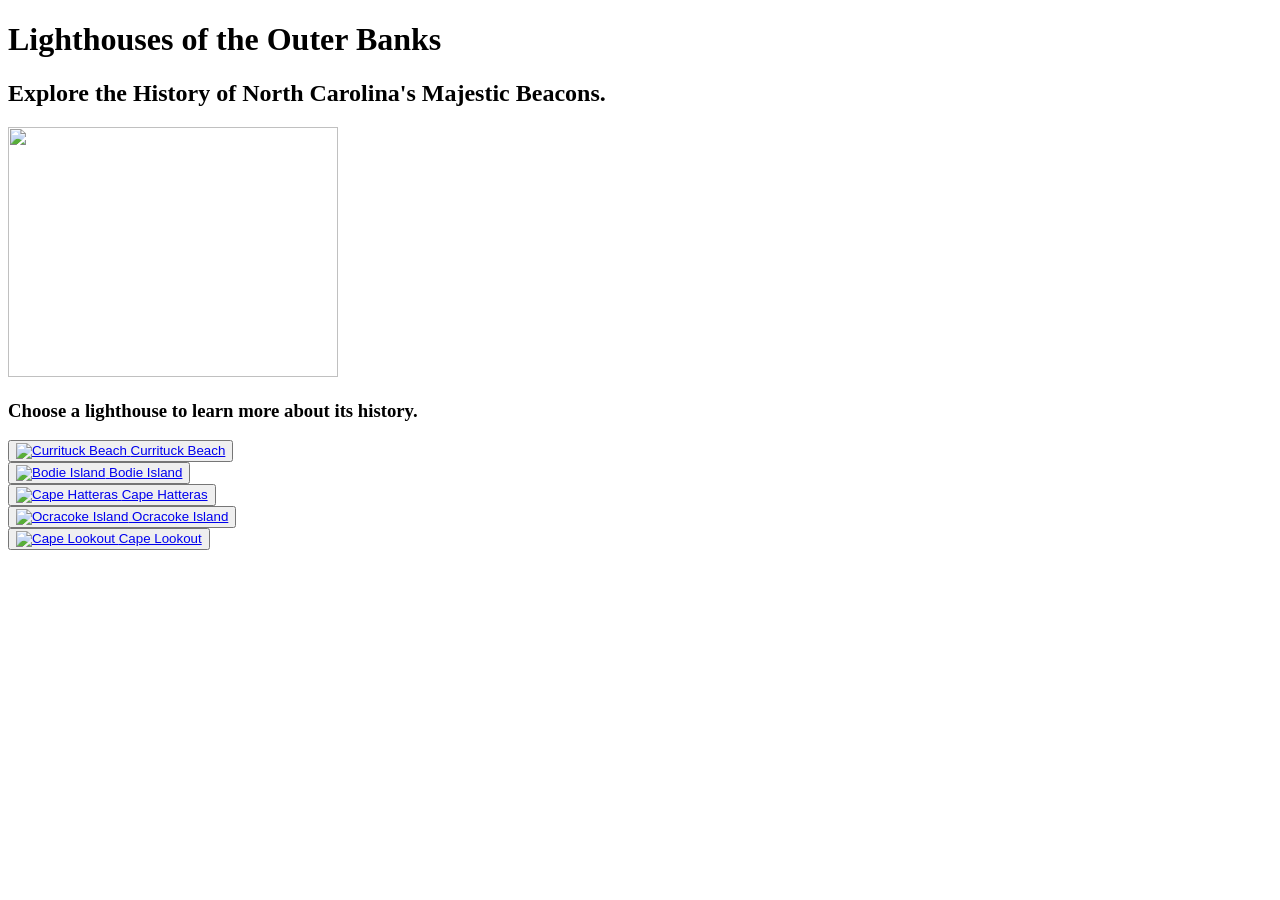
==== index.html @ a880f37e "Add files via upload" ====
<!DOCTYPE html>
<html lang="en">
    <head>
        <meta charset="UTF-8">
        <meta name="viewport" content="width=device-width, initial-scale=1.0">
        <title>Lighthouses of the Outer Banks</title>
        <link rel="stylesheet" href="css/style.css">
    </head>
    <body>
    <style>
            body {
                background: url('images/100_6717.JPG') no-repeat center fixed;
                background-size: cover;
            }
        </style>
        <header>
            <h1>Lighthouses of the Outer Banks</h1>
        </header>
        <div class="container">
            <h2>Explore the History of North Carolina's Majestic Beacons.</h2>
            <img src="images/100_6367.JPG" width="330px" height="250px">
            <h3>Choose a lighthouse to learn more about its history.</h3>
        </div>
        <section class="flex-container">
       <div class="card">
                <button class="image-btn">
                <a href="currituck.html" class="hover-button-link">    
                <img src="images/Currituck LH NC.JPG" width="270px" height="600px" alt="Currituck Beach" class="button-img">
                <span class="hidden-text">Currituck Beach</span>
                </a>
                </button>
            </div>
        <div class="card">
                <button class="image-btn">
                <a href="bodie.html" class="hover-button-link">    
                <img src="images/100_5562 (1).JPG" width="270px" height="600px" alt="Bodie Island" class="button-img">    
                <span class="hidden-text">Bodie Island</span>
                </a>
                </button>
            </div>
        <div class="card">
                <button class="image-btn">
                <a href="hatteras.html" class="hover-button-link">   
                <img src="images/100_6051-TRIM.JPG" width="270px" height="600px" alt="Cape Hatteras" class="button-img"> 
                <span class="hidden-text">Cape Hatteras</span> 
                </a>  
                </button>
            </div>
        <div class="card">
                <button class="image-btn">
                <a href="ocracoke.html" class="hover-button-link">    
                <img src="images/100_6472-TRIM.JPG" width="270px" height="600px" alt="Ocracoke Island" class="button-img">
                <span class="hidden-text">Ocracoke Island</span>    
                </a>
                </button>    
            </div>
        <div class="card">
                <button class="image-btn">
                <a href="lookout.html" class="hover-button-link">    
                <img src="images/100_6706-TRIM.JPG" width="270px" height="600px" alt="Cape Lookout" class="button-img">
                <span class="hidden-text">Cape Lookout</span>    
                </a>
                </button>    
       </section>
       <script src="js/script.js" defer></script>
    </body>
    </html>
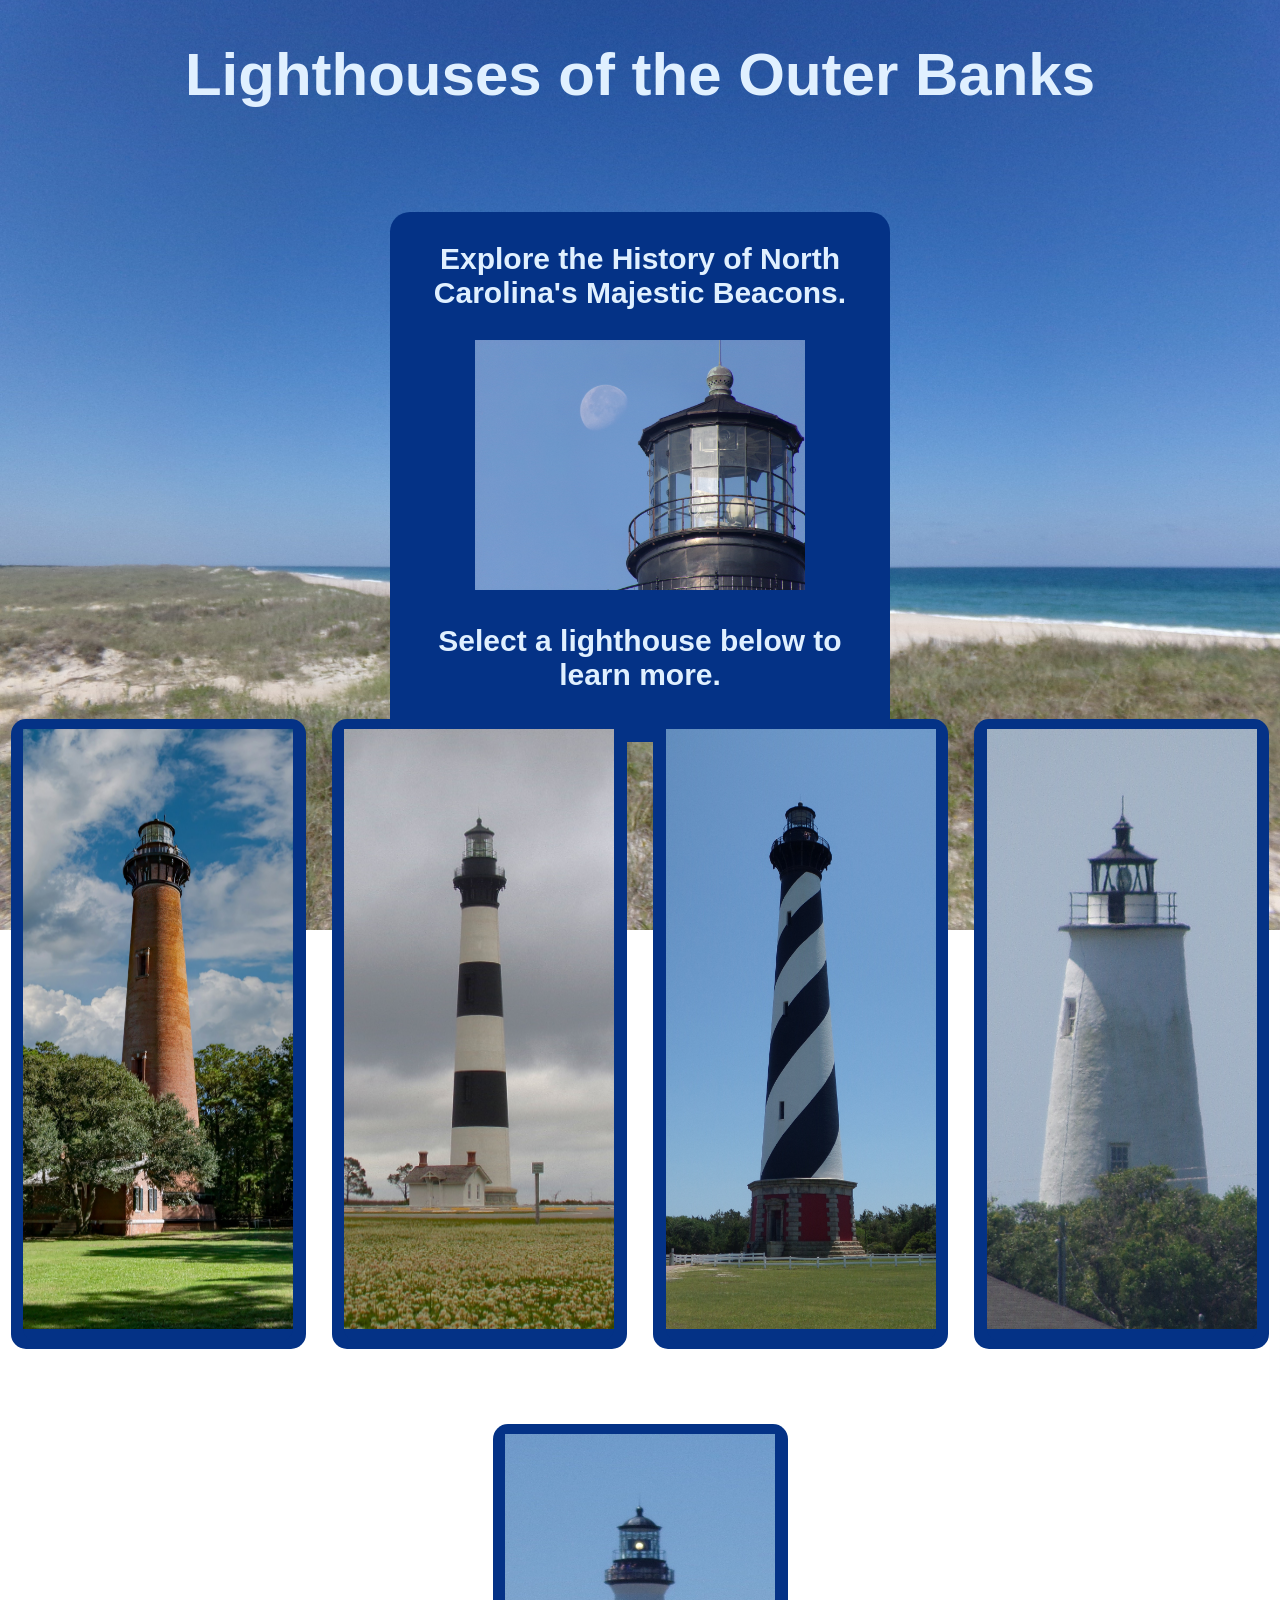
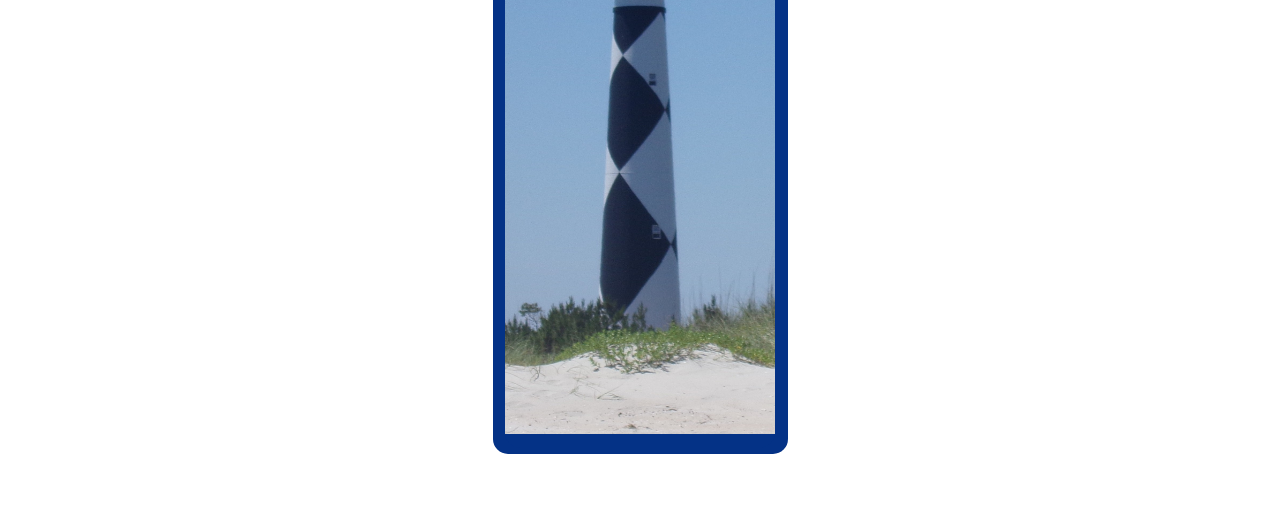
==== commit 094dfcfc: "Add files via upload" ====
--- a/index.html
+++ b/index.html
@@ -19,7 +19,7 @@
         <div class="container">
             <h2>Explore the History of North Carolina's Majestic Beacons.</h2>
             <img src="images/100_6367.JPG" width="330px" height="250px">
-            <h3>Choose a lighthouse to learn more about its history.</h3>
+            <h3>Select a lighthouse below to learn more.</h3>
         </div>
         <section class="flex-container">
        <div class="card">
--- a/css/style.css
+++ b/css/style.css
@@ -0,0 +1,136 @@
+* {
+  margin: 0;
+  padding: 0;
+  box-sizing: border-box;
+}
+
+body {
+    margin: 0;
+    padding: 0;
+  font-family: 'Goudy Old Style', system-ui, sans-serif;
+  overflow-y: auto;
+  min-height: 100%;
+}
+
+h1 {
+    color: #e0f0ff;
+font-family: 'Goudy Old Style', Tahoma, Geneva, Verdana, sans-serif;
+text-align: center;
+font-size: 60px;
+margin-bottom: 30px;
+margin-top: 40px;
+}
+
+h2 {
+    color: #e0f0ff;
+font-family: 'Goudy Old Style', Tahoma, Geneva, Verdana, sans-serif;
+text-align: center;
+font-size: 30px;
+margin-bottom: 30px;
+}
+
+h3 {
+    color: #e0f0ff;
+font-family: 'Goudy Old Style', Tahoma, Geneva, Verdana, sans-serif;
+text-align: center;
+font-size: 30px;
+margin-top: 30px;
+}
+
+.container {
+    text-align: center;
+  padding: 30px;
+  background-color: rgb(4, 50, 134);
+  position: absolute;
+  top: 53%;
+    left: 50%;
+    width: 500px;
+    height: 530px;
+    transform: translate(-50%, -50%);
+    border-radius: 20px;
+    flex-wrap: wrap;
+}
+
+.flex-container {
+    display: flex;
+    justify-content: space-evenly;
+    flex-wrap: wrap;
+    gap: 5px;
+    margin-top: 600px;
+}
+
+.card {
+    background-color: rgb(4, 50, 134);
+    padding: 10px;
+    width: 295px;
+    height: 630px;
+    margin: 10px;
+    border-radius: 15px;
+    margin-bottom: 60px;
+    margin-left: auto;
+    margin-right: auto;
+    object-fit: cover;
+    object-position: center;
+    align-self: center;
+    flex-wrap: wrap;
+}
+
+button {
+    display: block;
+    margin: 0 auto;
+    background-color :rgb(4, 50, 134);
+    color: #e0f0ff;
+    justify-content: center;
+    align-self: center;
+    border-radius: 15px;
+    border: 0;
+    font-size: 30px;
+    font-family:'Century Gothic';
+    gap: 15px;
+}
+
+button:hover {
+    background-color: #2370ff9c;
+    color: #68a9ff73;
+    transition: .3s ease all;
+    transform: translateY(0%);
+}
+
+.image-btn img {
+    width: 270px;
+    height: 600px
+    transition filter 0.3s ease-in-out;
+    margin-top: 0px;
+}
+
+.img-btn.active img {
+    filter: drop-shadow(0 0 15px #68a9ff)
+}
+
+.hover-button-link {
+    position: relative;
+    display: inline-block;
+    overflow: hidden;
+}
+
+.hidden-text {
+    position: absolute;
+    top: 5%;
+    left: 50%;
+    transform: translate(-50%, -50%);
+    background-color:rgb(4, 50, 134);
+    color:#e0f0ff;
+    font-family: "Harrington";
+    font-size: 30px;
+    padding: 5px 100px;
+    border-radius: 10px;
+    pointer-events: none;
+    opacity: 0;
+    visibility: hidden;
+    transition: opacity 0.3s ease, visibility 0.3s ease;
+}
+
+.hover-button-link:hover .hidden-text {
+    opacity: 1;
+    visibility: visible;
+}
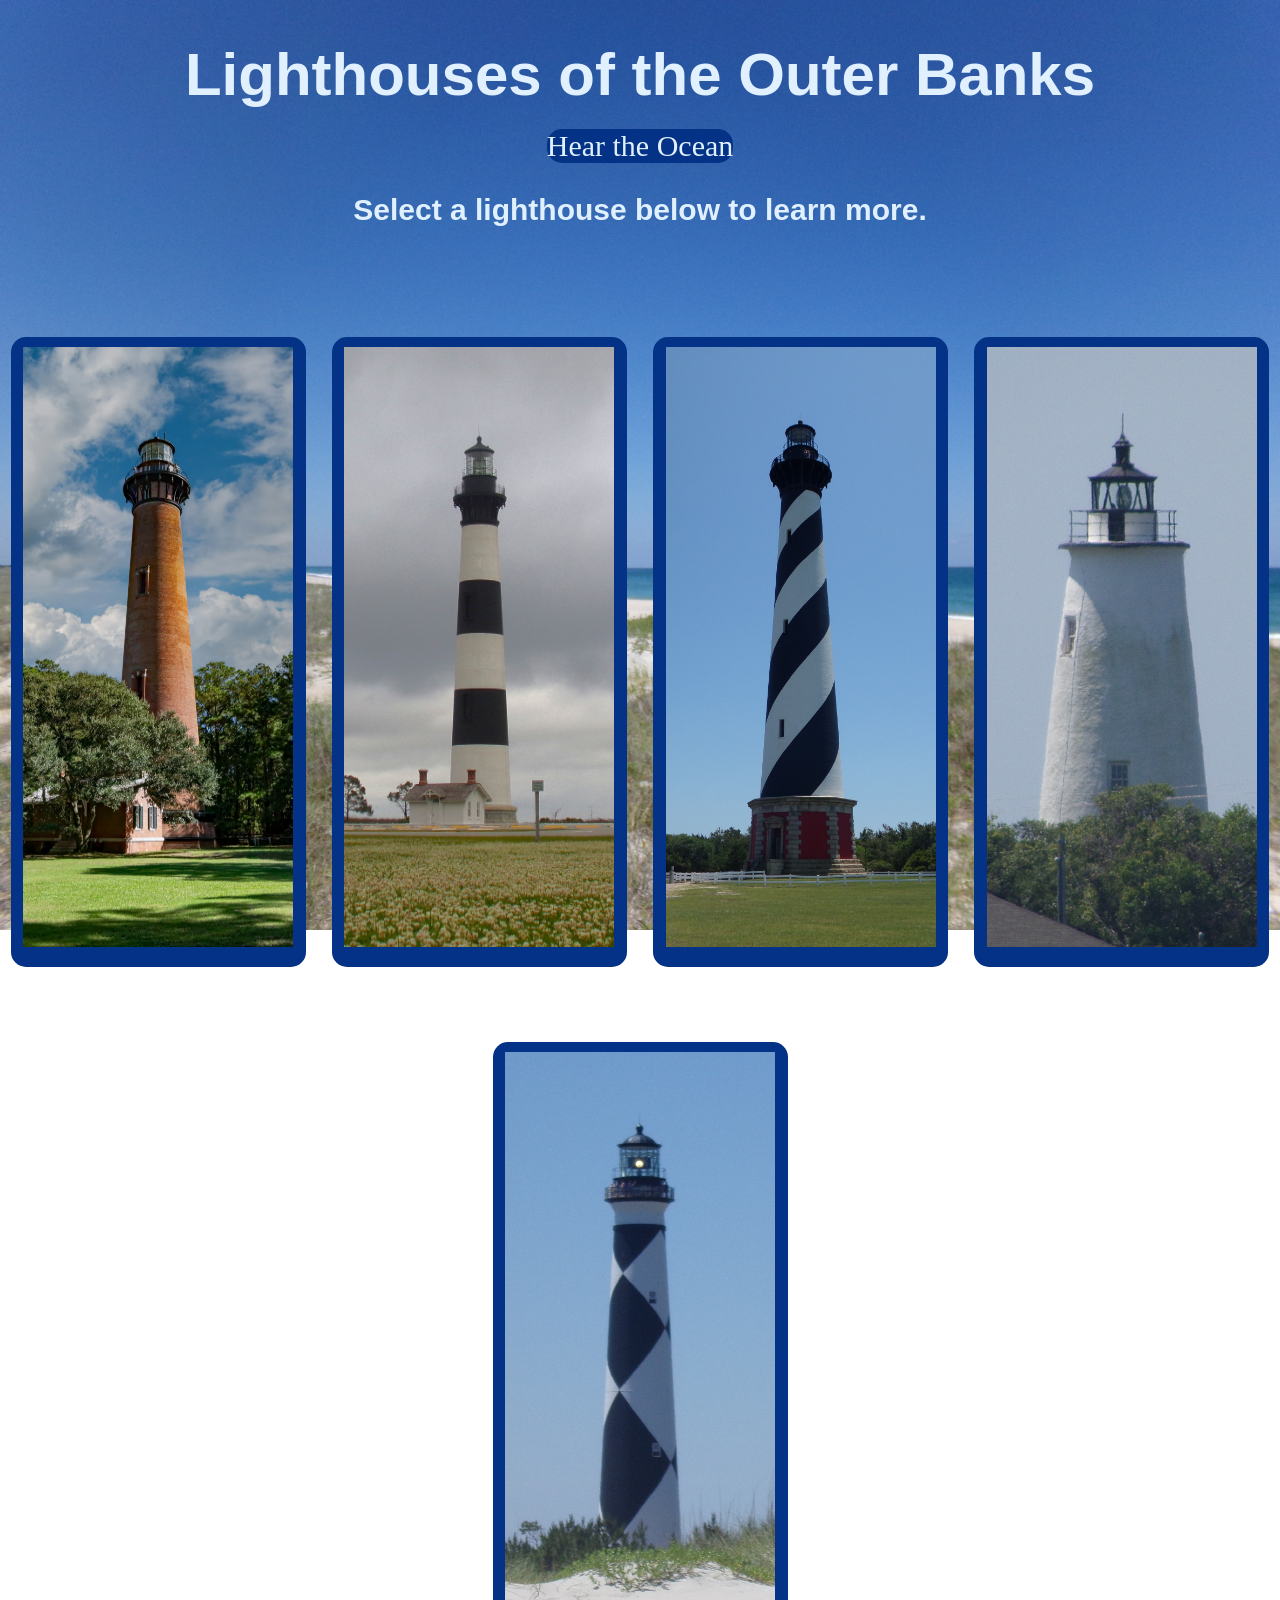
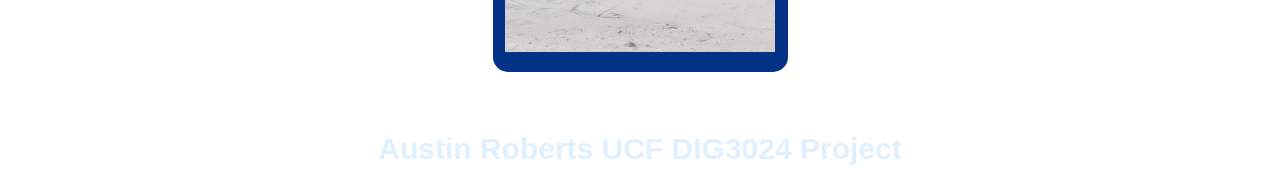
==== commit ac104b8b: "Add files via upload" ====
--- a/index.html
+++ b/index.html
@@ -16,11 +16,9 @@
         <header>
             <h1>Lighthouses of the Outer Banks</h1>
         </header>
-        <div class="container">
-            <h2>Explore the History of North Carolina's Majestic Beacons.</h2>
-            <img src="images/100_6367.JPG" width="330px" height="250px">
+            <button id="play">Hear the Ocean</button>
             <h3>Select a lighthouse below to learn more.</h3>
-        </div>
+        
         <section class="flex-container">
        <div class="card">
                 <button class="image-btn">
@@ -62,6 +60,7 @@
                 </a>
                 </button>    
        </section>
+       <h2>Austin Roberts UCF DIG3024 Project</h2>
        <script src="js/script.js" defer></script>
     </body>
     </html>
--- a/css/style.css
+++ b/css/style.css
@@ -17,7 +17,7 @@
 font-family: 'Goudy Old Style', Tahoma, Geneva, Verdana, sans-serif;
 text-align: center;
 font-size: 60px;
-margin-bottom: 30px;
+margin-bottom: 20px;
 margin-top: 40px;
 }
 
@@ -39,16 +39,17 @@
 
 .container {
     text-align: center;
-  padding: 30px;
+  padding: 40px;
   background-color: rgb(4, 50, 134);
   position: absolute;
-  top: 53%;
+  top: 50%;
     left: 50%;
     width: 500px;
-    height: 530px;
+    height: 230px;
     transform: translate(-50%, -50%);
     border-radius: 20px;
     flex-wrap: wrap;
+    margin-bottom: 80px;
 }
 
 .flex-container {
@@ -56,7 +57,7 @@
     justify-content: space-evenly;
     flex-wrap: wrap;
     gap: 5px;
-    margin-top: 600px;
+    margin-top: 100px;
 }
 
 .card {
@@ -85,7 +86,7 @@
     border-radius: 15px;
     border: 0;
     font-size: 30px;
-    font-family:'Century Gothic';
+    font-family:'Goudy Old Style';
     gap: 15px;
 }
 
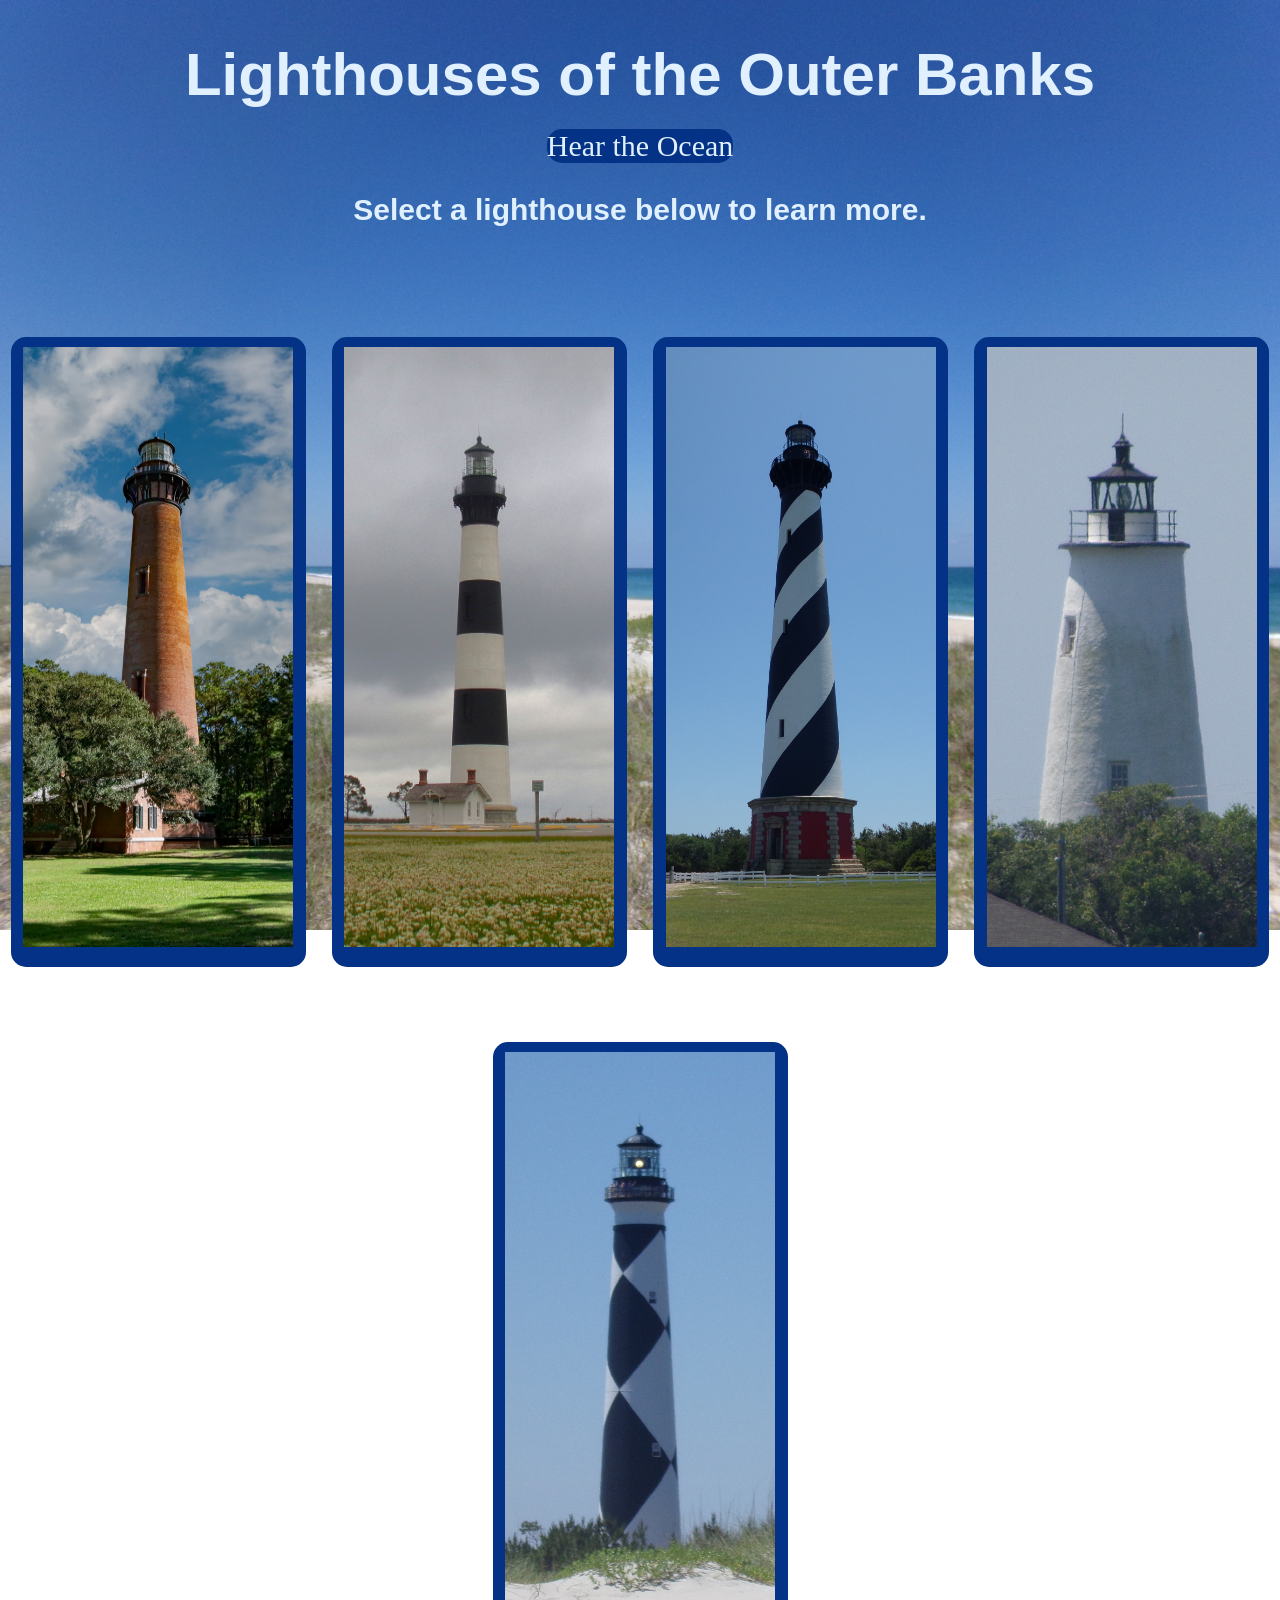
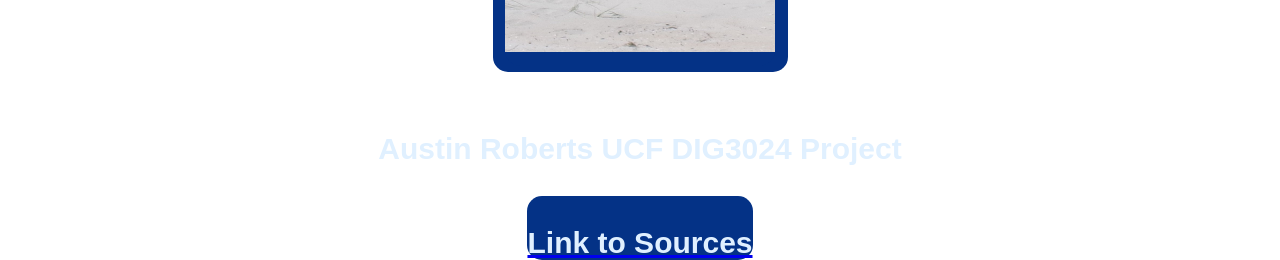
==== commit 3a3470b3: "Add files via upload" ====
--- a/index.html
+++ b/index.html
@@ -61,6 +61,10 @@
                 </button>    
        </section>
        <h2>Austin Roberts UCF DIG3024 Project</h2>
+
+       <button>
+       <a href="https://ucf-my.sharepoint.com/:w:/g/personal/au141968_ucf_edu/IQBbZi3Mi8XATIokcSveK9sMAW3IhDDAkEmlCYhPzUHQN4s?e=lTDc2h"><h3>Link to Sources</h3></a>
+       </button>
        <script src="js/script.js" defer></script>
     </body>
     </html>
